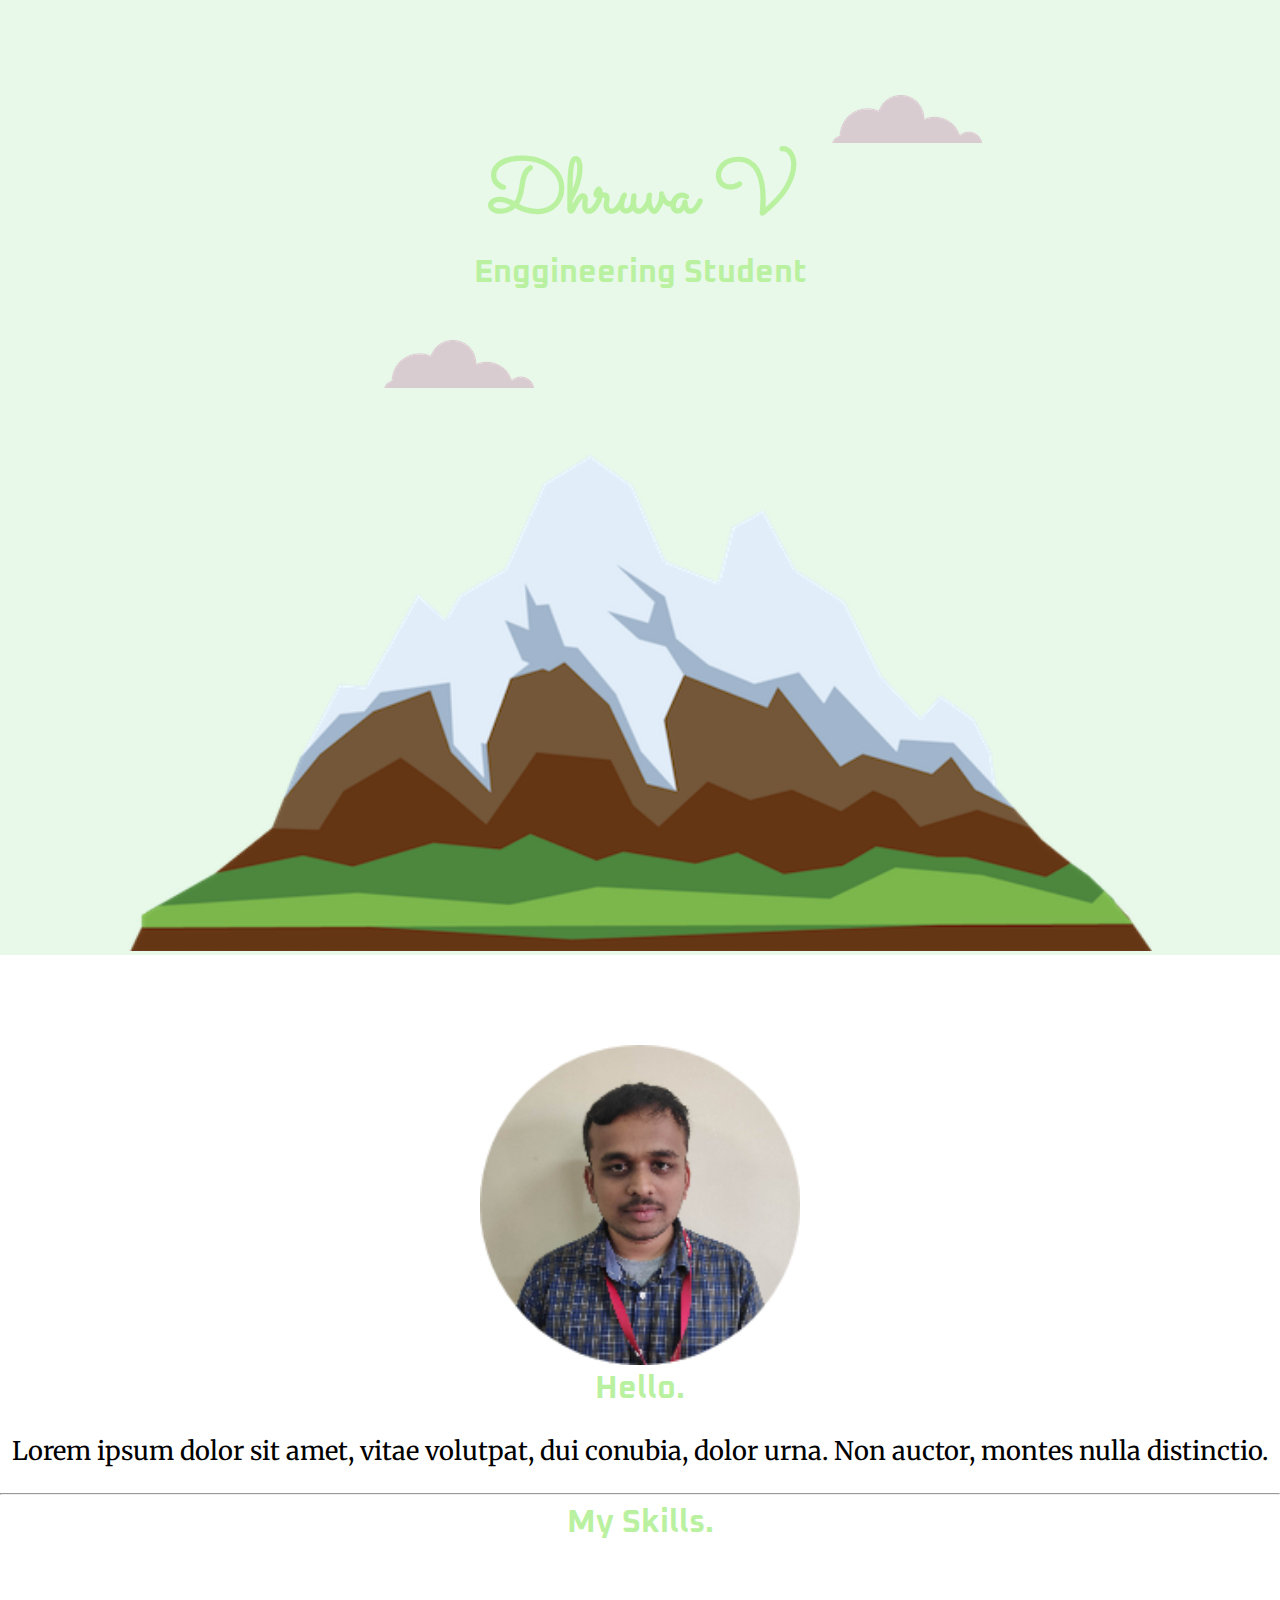
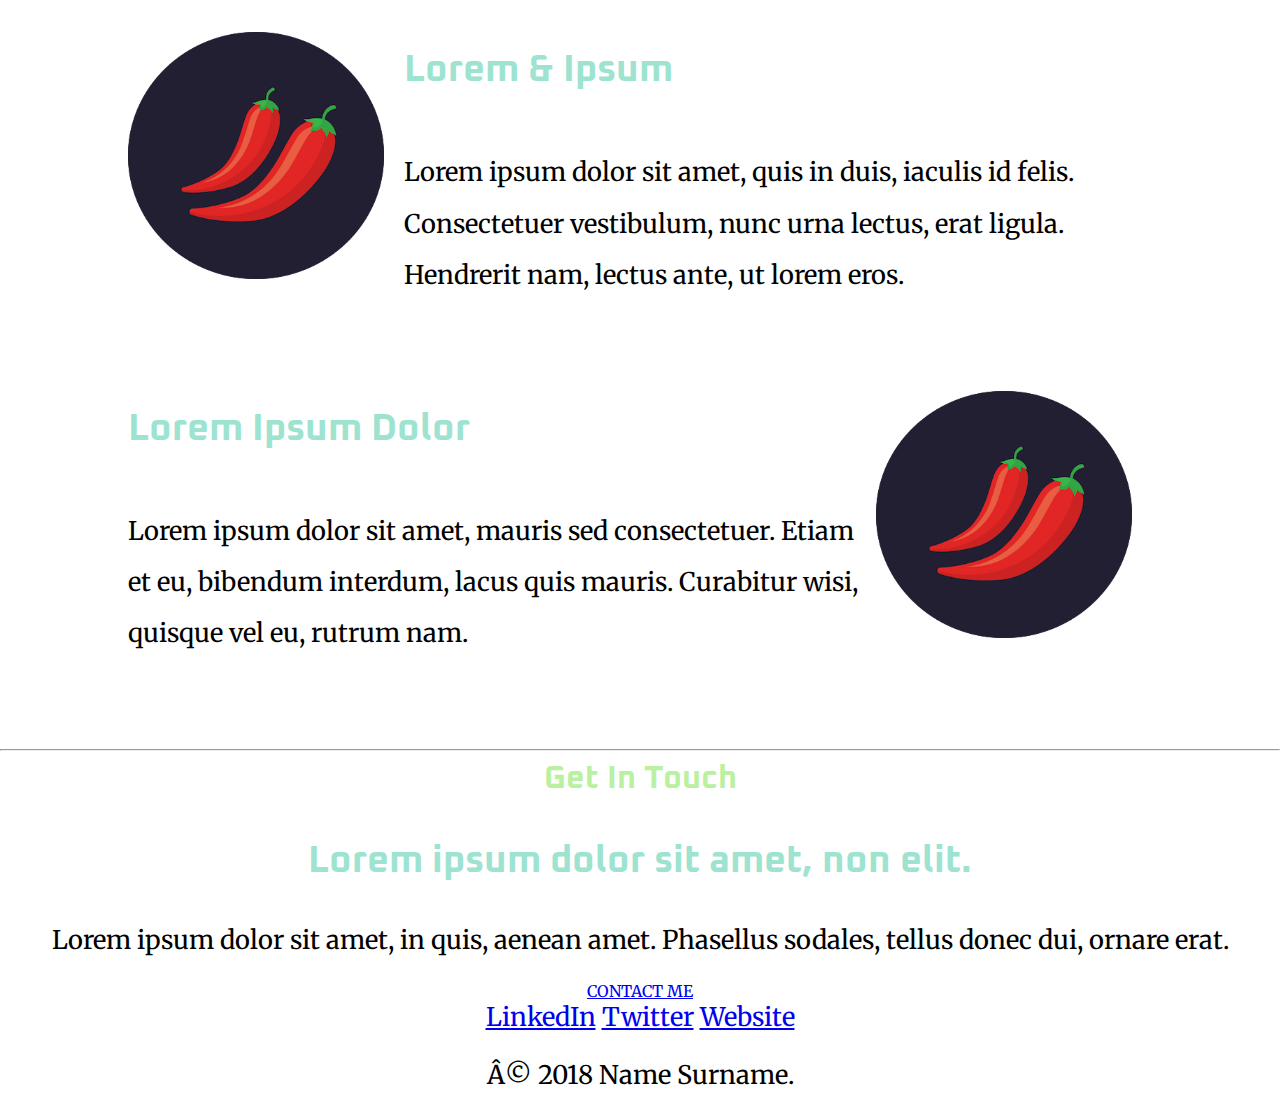
==== Web Development/Blog/index.html @ e41d72d6 "web" ====
<!DOCTYPE html>
<html lang="en">
  <head>
    <meta charset="UTF-8" />
    <meta name="viewport" content="width=device-width, initial-scale=1.0" />
    <title>Dhuva's Website</title>
    <link rel="stylesheet" href="css/style.css" />
    <link
      href="https://fonts.googleapis.com/css?family=Sacramento|Merriweather|Oxanium&display=swap"
      rel="stylesheet"
    />
  </head>
  <body class="page-bodytag">
    <div class="page-head">
      <img class="top-cloud" src="img/cloud.png" alt="Not Found" />
      <div class="page-heading">
        <h1 class="name-heading">Dhruva V</h1>
        <h2 class="some-heading">Enggineering Student</h2>
      </div>
    <br />
      <img class="bottom-cloud" src="img/cloud.png" alt="Not Found" />
      <img class="bottom-mountain" src="img/mountain.png" alt="Not Found" />
    </div>
    <div class="page-body">
      <div class="profile">
        <img
          src="img/dhruva.png"
          alt="Not Found"
          width="25%"
        />
        <h2 class="some-heading">Hello.</h2>
        <p class="des">
          Lorem ipsum dolor sit amet, vitae volutpat, dui conubia, dolor urna.
          Non auctor, montes nulla distinctio.
        </p>
      </div>
      <hr />
      <div class="skills">
        <h2 class="some-heading">My Skills.</h2>
        <div class="skill-row">
          <img class="skill-img" src="img/chillies.png" alt="Not Found" />
          <h3>Lorem & Ipsum</h3>
          <p class="des">
            Lorem ipsum dolor sit amet, quis in duis, iaculis id felis.
            Consectetuer vestibulum, nunc urna lectus, erat ligula. Hendrerit
            nam, lectus ante, ut lorem eros.
          </p>
        </div>
        <div class="skill-row">
          <img
            class="skill-img"
            style="float: right;"
            src="img/chillies.png"
            alt="Not Found"
          />
          <h3>Lorem Ipsum Dolor</h3>
          <p class="des">
            Lorem ipsum dolor sit amet, mauris sed consectetuer. Etiam et eu,
            bibendum interdum, lacus quis mauris. Curabitur wisi, quisque vel
            eu, rutrum nam.
          </p>
        </div>
      </div>
      <hr />
      <div class="contact-me">
        <h2 class="some-heading">Get In Touch</h2>
        <h3>Lorem ipsum dolor sit amet, non elit.</h3>
        <p class="des">
          Lorem ipsum dolor sit amet, in quis, aenean amet. Phasellus sodales,
          tellus donec dui, ornare erat.
        </p>
        <a class="btn" href="mailto:name@email.com">CONTACT ME</a>
      </div>
    </div>
    <div class="page-bottom des">
      <a class="footer-link" href="https://www.linkedin.com/">LinkedIn</a>
      <a class="footer-link" href="https://twitter.com/">Twitter</a>
      <a class="footer-link" href="https://www.appbrewery.co/">Website</a>
      <p>Â© 2018 Name Surname.</p>
    </div>
  </body>
</html>
---- Web Development/Blog/css/style.css ----
h3 {
  color: #9de3d0;
  font-size: 3vw;
  font-family: "Oxanium", sans-serif;
}

body {
  text-align: center;
  font-size: 16px;
  font-family: "Merriweather", serif;
  font-weight: normal;
  margin: 0;
}

.page-head {
  background: #e8f9e9;
  display: inline-block;
  position: relative;
  padding-top: 7%;
  width: 100%;
}

.top-cloud {
  position: absolute;
  left: 65%;
  bottom: 85%;
}

.page-heading {
  color: #baf1a1;
  display: inline;
}

.name-heading {
  padding-bottom: 0;
  font-size: 6vw;
  font-family: "Sacramento", sans-serif;
  margin-bottom: 0;
}

.some-heading {
  margin-top: 0;
  font-size: 2.5vw;
  font-family: "Oxanium", sans-serif;
  color: #baf1a1;
}

.bottom-cloud {
  position: absolute;
  left: 30%;
}

.bottom-mountain {
    width: 80%;
}

.page-body {
  position: relative;
  margin-top: 7%;
}

.profile {
  display: inline;
}

.skills {
    position: relative;
}

.skill-row {
  width: 80%;
  margin: 7% auto;
  text-align: left;
  line-height: 2;
}

.skill-img {
  width: 25%;
  float: left;
  margin-right: 2%;
}

.des {
  font-size: 2vw;
}
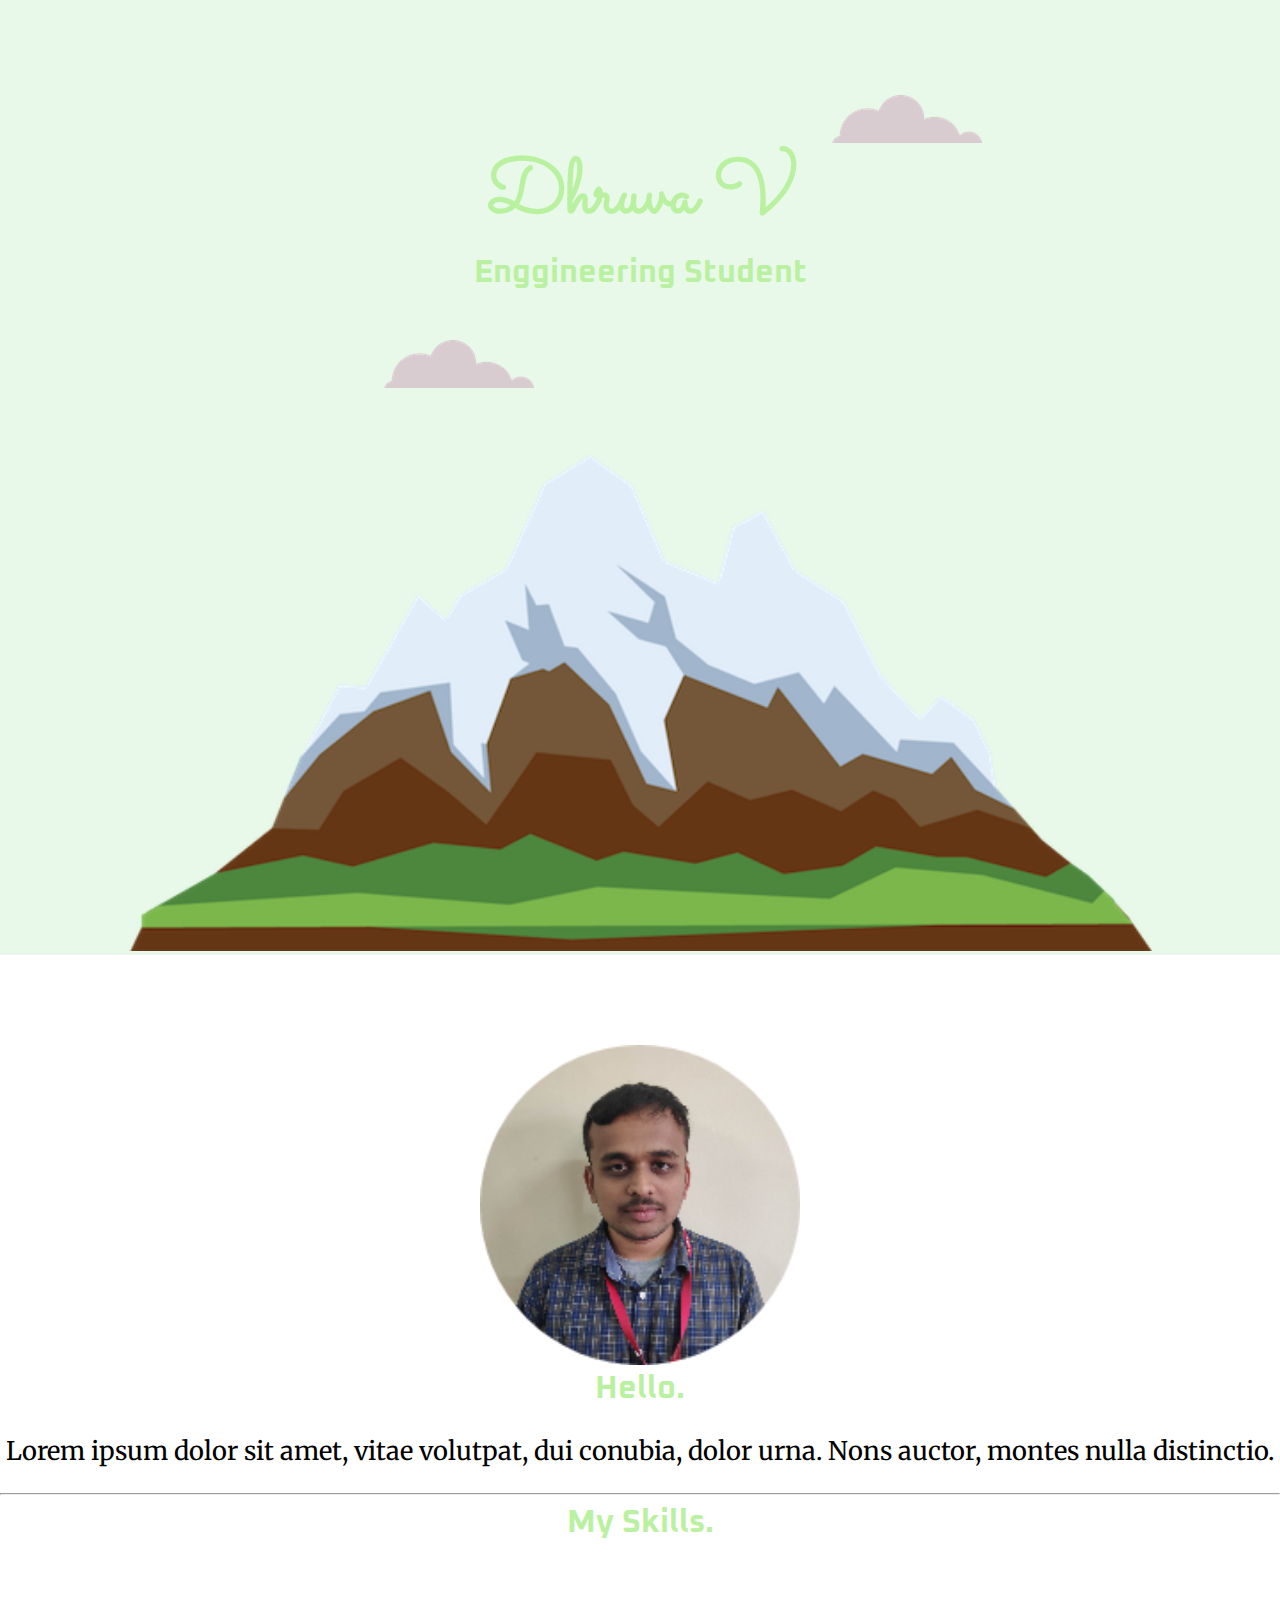
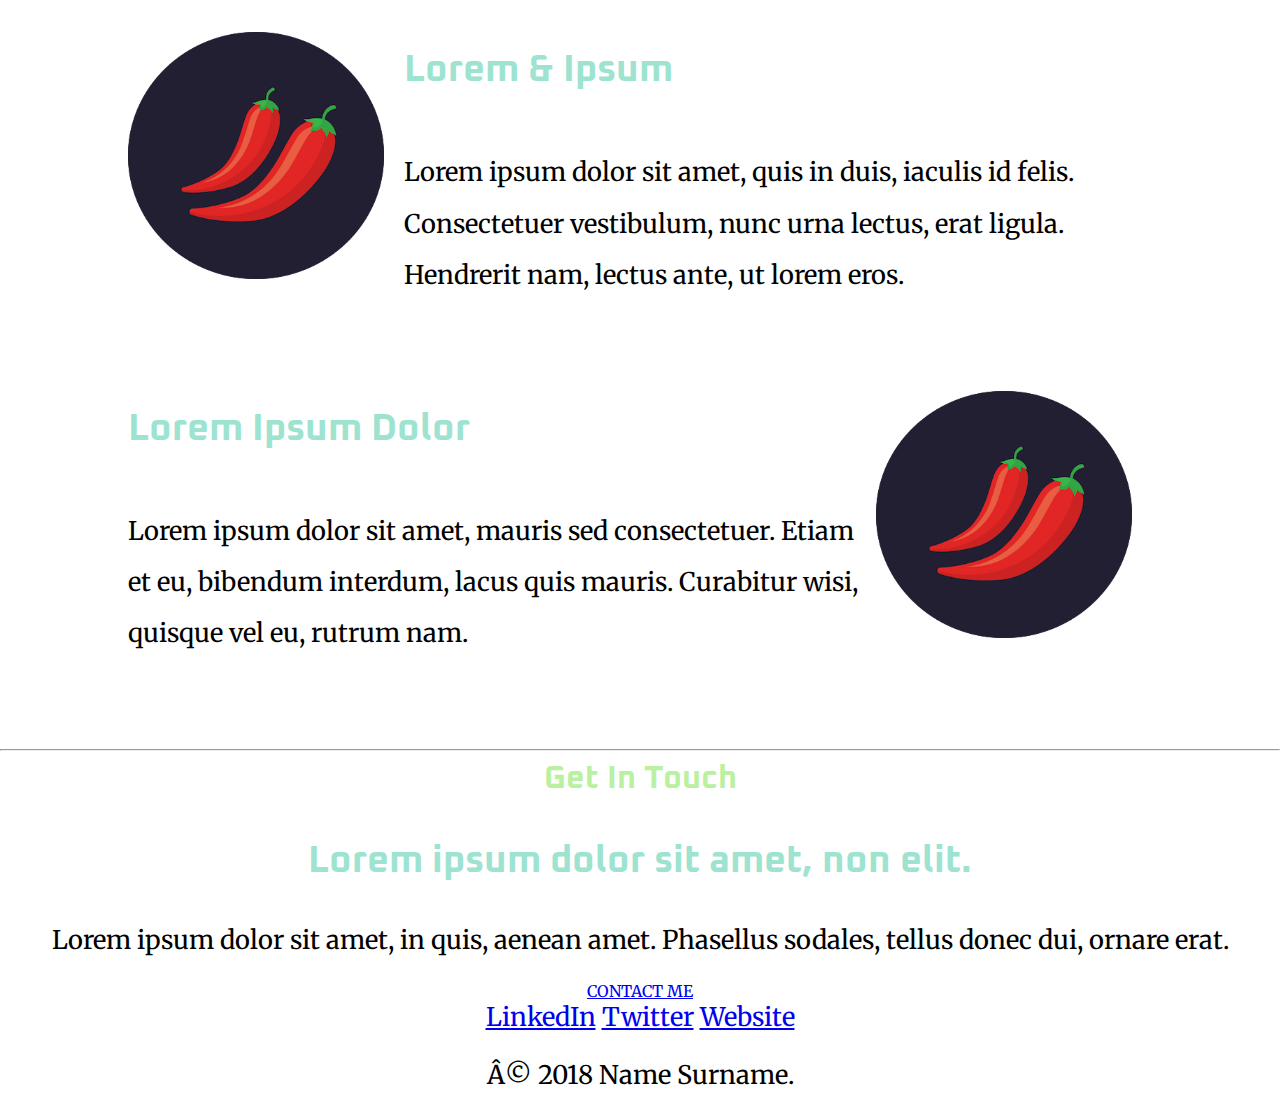
==== commit 26c8ca66: "f" ====
--- a/Web Development/Blog/index.html
+++ b/Web Development/Blog/index.html
@@ -31,7 +31,7 @@
         <h2 class="some-heading">Hello.</h2>
         <p class="des">
           Lorem ipsum dolor sit amet, vitae volutpat, dui conubia, dolor urna.
-          Non auctor, montes nulla distinctio.
+          Nons auctor, montes nulla distinctio.
         </p>
       </div>
       <hr />
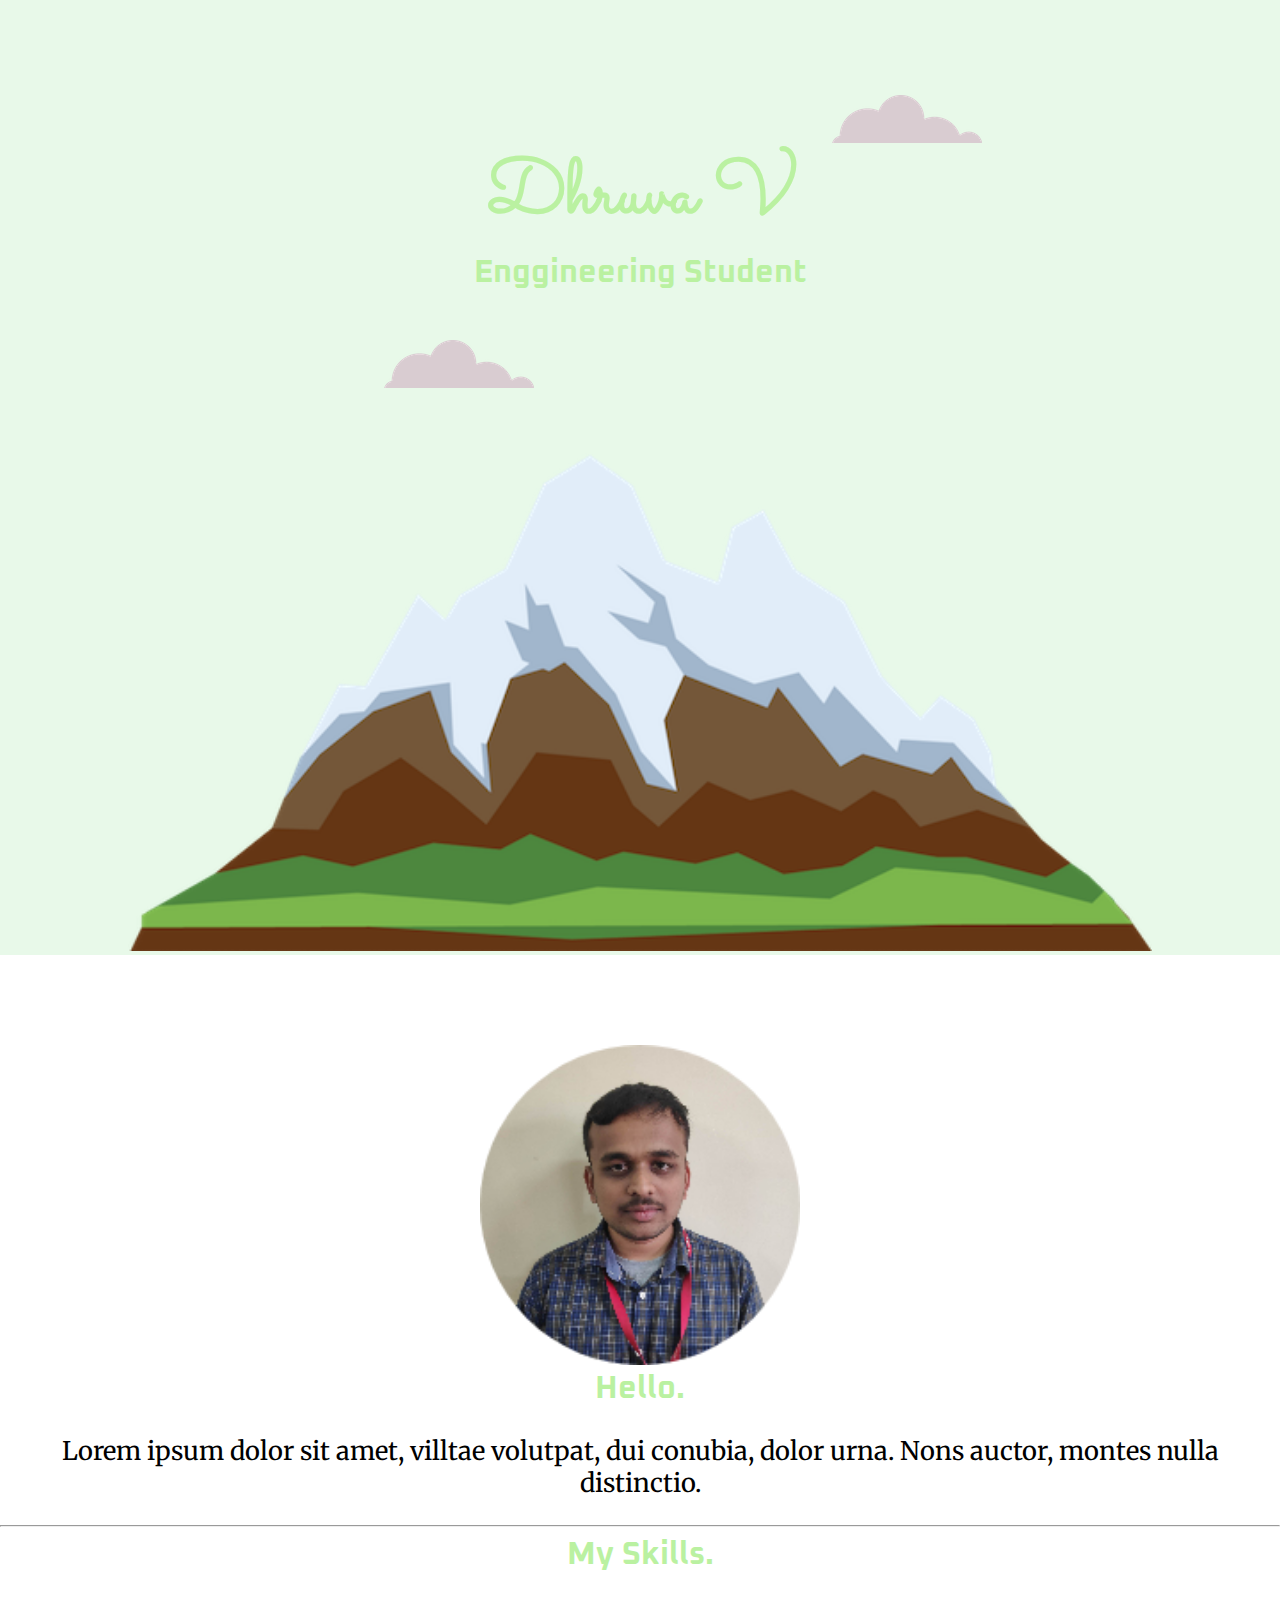
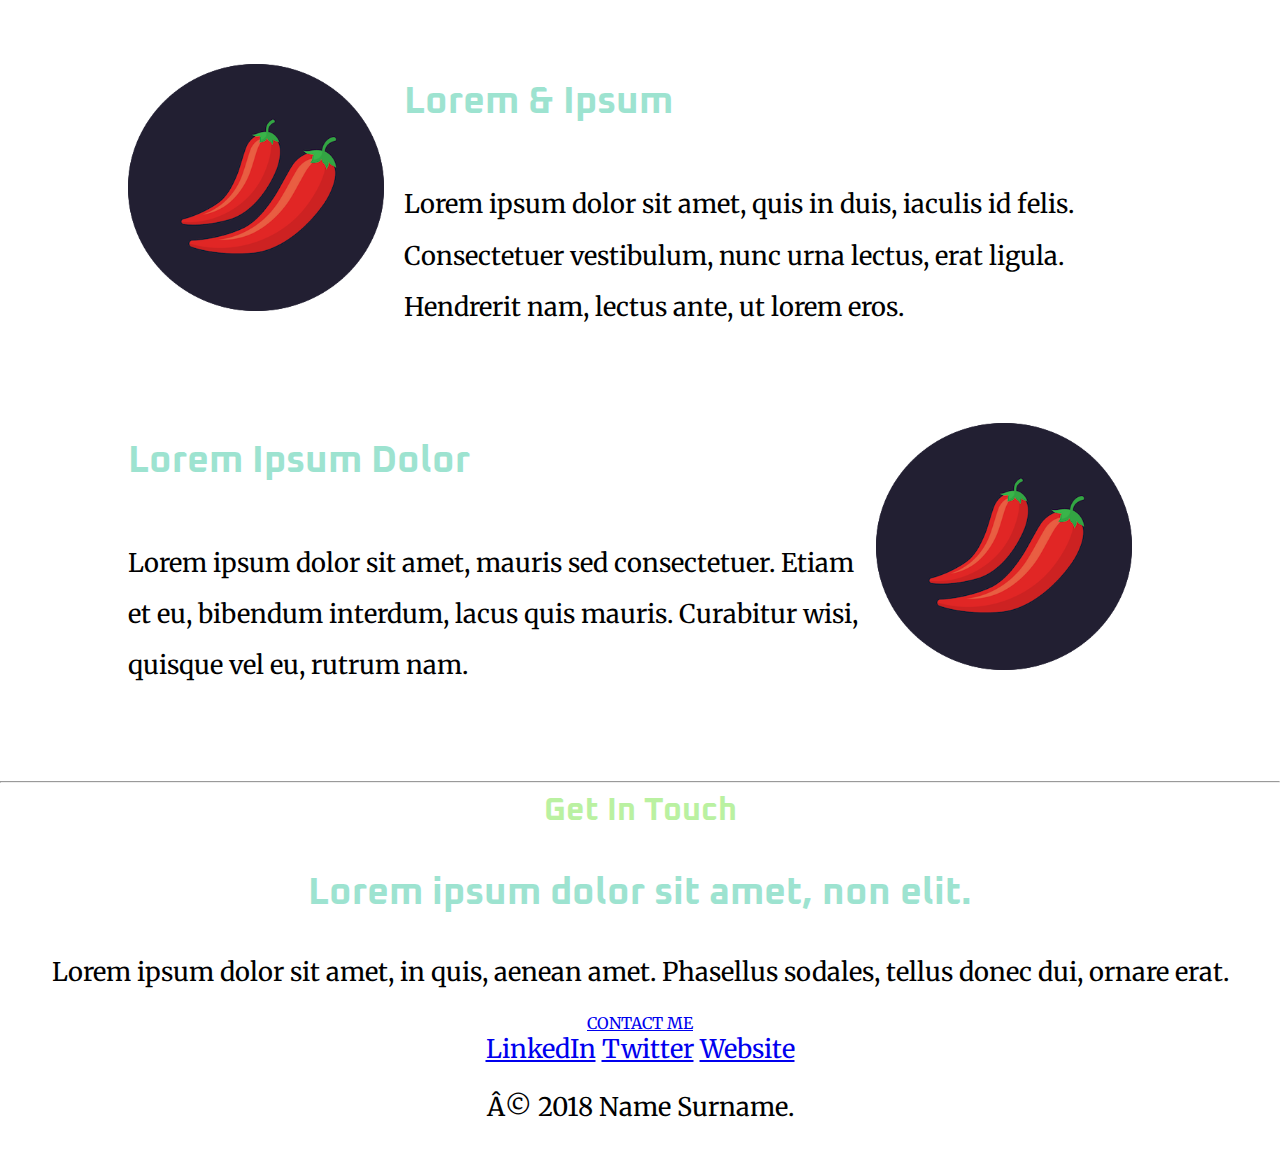
==== commit 3b3a01a1: "v" ====
--- a/Web Development/Blog/index.html
+++ b/Web Development/Blog/index.html
@@ -30,7 +30,7 @@
         />
         <h2 class="some-heading">Hello.</h2>
         <p class="des">
-          Lorem ipsum dolor sit amet, vitae volutpat, dui conubia, dolor urna.
+          Lorem ipsum dolor sit amet, villtae volutpat, dui conubia, dolor urna.
           Nons auctor, montes nulla distinctio.
         </p>
       </div>
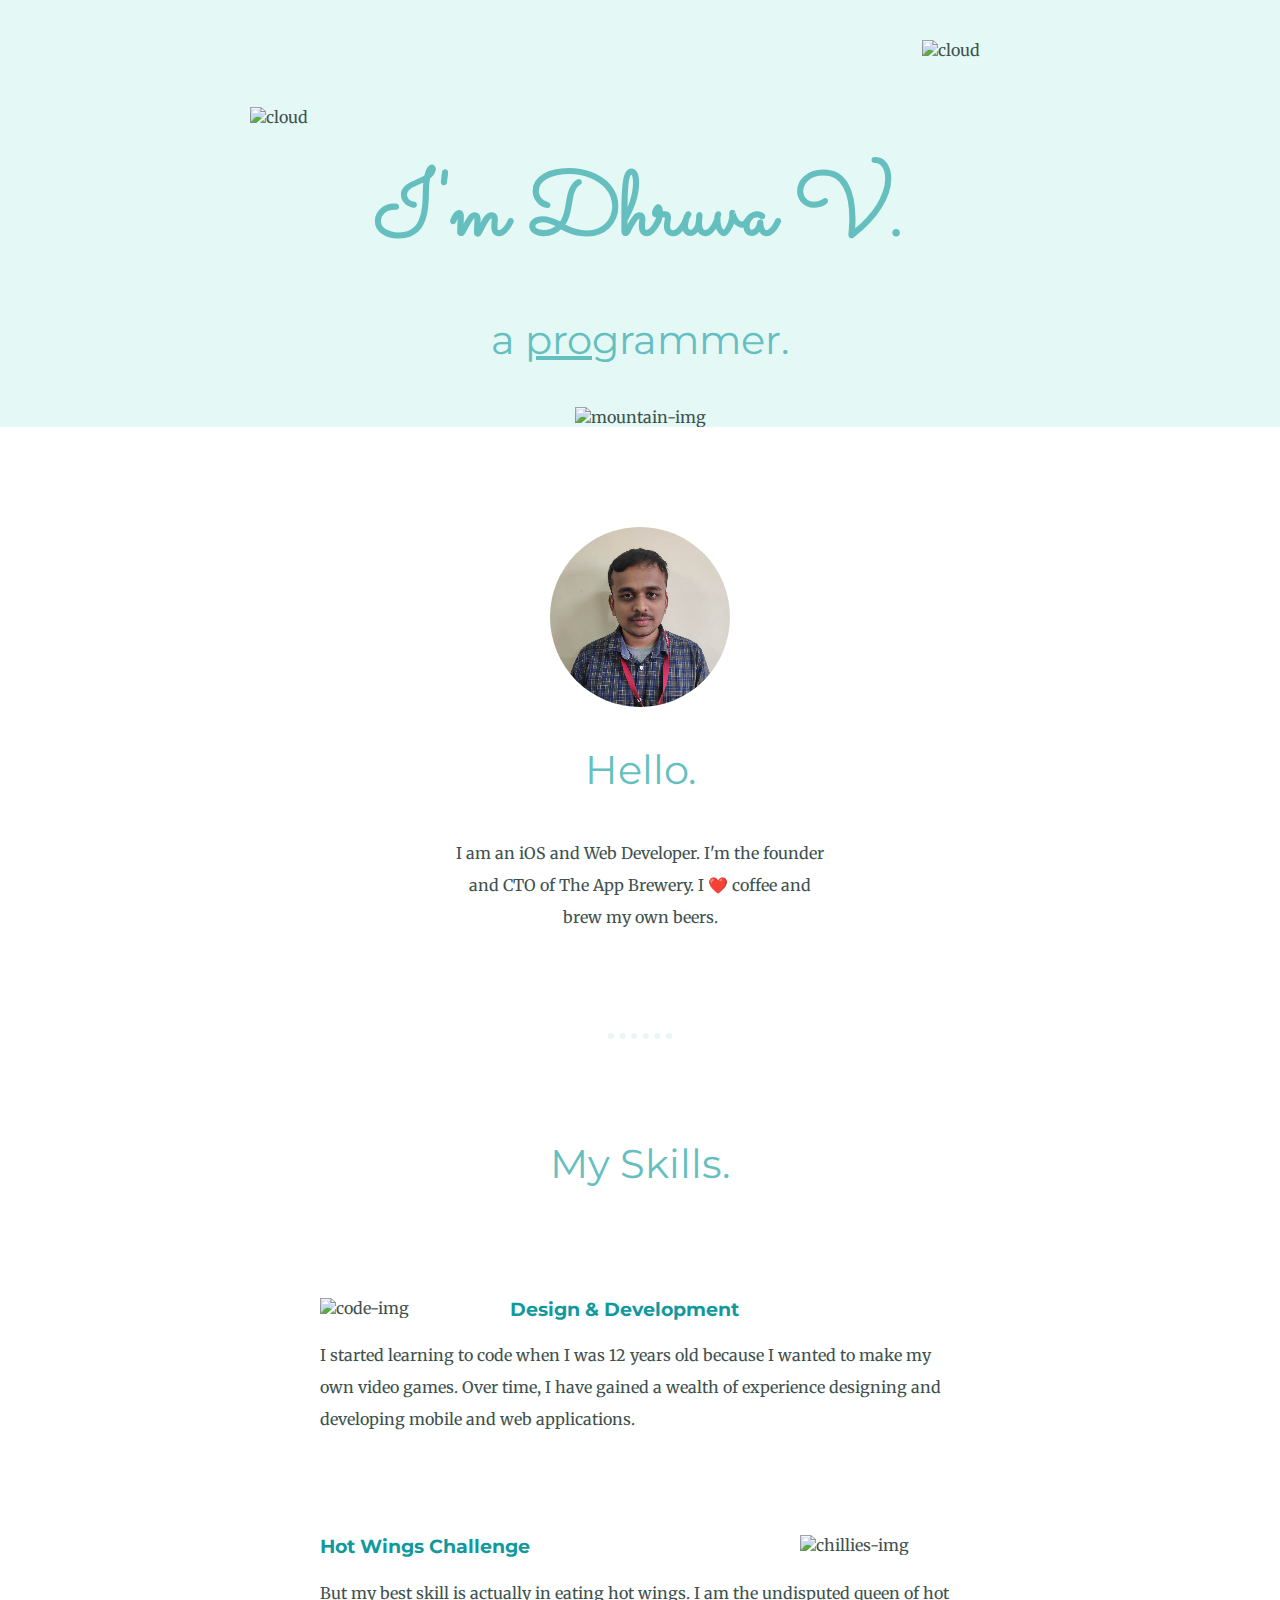
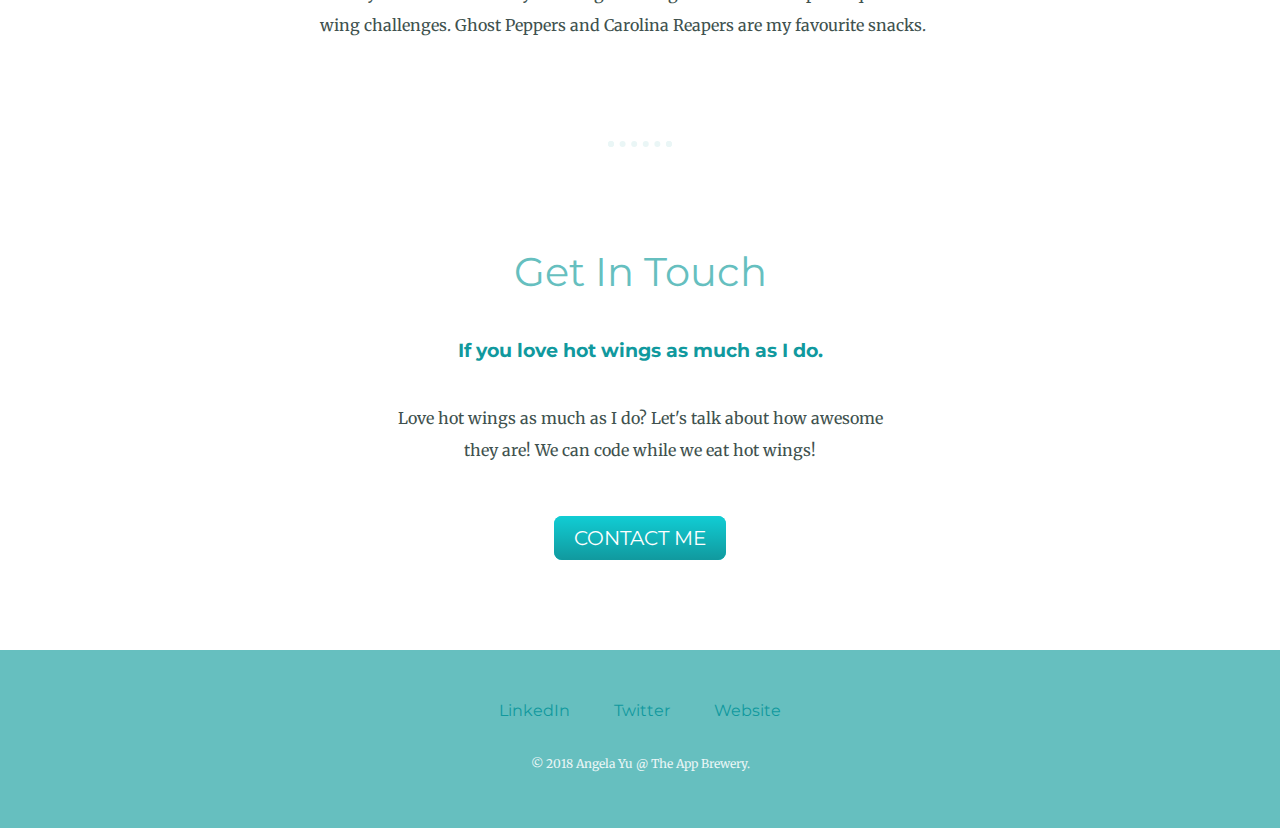
==== commit cdfb7f0e: "n" ====
--- a/Web Development/Blog/index.html
+++ b/Web Development/Blog/index.html
@@ -1,82 +1,65 @@
 <!DOCTYPE html>
-<html lang="en">
-  <head>
-    <meta charset="UTF-8" />
-    <meta name="viewport" content="width=device-width, initial-scale=1.0" />
-    <title>Dhuva's Website</title>
-    <link rel="stylesheet" href="css/style.css" />
-    <link
-      href="https://fonts.googleapis.com/css?family=Sacramento|Merriweather|Oxanium&display=swap"
-      rel="stylesheet"
-    />
-  </head>
-  <body class="page-bodytag">
-    <div class="page-head">
-      <img class="top-cloud" src="img/cloud.png" alt="Not Found" />
-      <div class="page-heading">
-        <h1 class="name-heading">Dhruva V</h1>
-        <h2 class="some-heading">Enggineering Student</h2>
+<html>
+
+<head>
+  <meta charset="utf-8">
+  <title>Angela Yu</title>
+  <link rel="stylesheet" href="css/style.css">
+  <link href="https://fonts.googleapis.com/css?family=Merriweather|Montserrat|Sacramento" rel="stylesheet">
+  <link rel="icon" href="favicon.ico">
+</head>
+
+<body>
+  <div class="top-container">
+    <img class="top-cloud" src="images/cloud.png" alt="cloud">
+    <div class="title-text">
+      <h1>I'm Dhruva V.</h1>
+      <h2>a <span class="pro">pro</span>grammer.</h2>
+    </div>
+    <img class="bottom-cloud" src="images/cloud.png" alt="cloud">
+    <img class="mountain" src="images/mountain.png" alt="mountain-img">
+  </div>
+
+  <div class="middle-container">
+    <div class="profile">
+      <img src="img/dhruva.png" alt="Dhruva-profile-img">
+      <h2>Hello.</h2>
+      <p class="intro">I am an iOS and Web Developer. I'm the founder and CTO of The App Brewery. I ❤️ coffee and brew my own beers.</p>
+    </div>
+    <hr>
+    <div class="skills">
+      <h2>My Skills.</h2>
+      <div class="skill-row">
+        <img class="code-img" src="https://media.giphy.com/media/3p50WGyUqeU5W/giphy.gif" alt="code-img">
+
+        <h3>Design & Development</h3>
+        <p>I started learning to code when I was 12 years old because I wanted to make my own video games. Over time, I have gained a wealth of experience designing and developing mobile and web applications.</p>
+
       </div>
-    <br />
-      <img class="bottom-cloud" src="img/cloud.png" alt="Not Found" />
-      <img class="bottom-mountain" src="img/mountain.png" alt="Not Found" />
-    </div>
-    <div class="page-body">
-      <div class="profile">
-        <img
-          src="img/dhruva.png"
-          alt="Not Found"
-          width="25%"
-        />
-        <h2 class="some-heading">Hello.</h2>
-        <p class="des">
-          Lorem ipsum dolor sit amet, villtae volutpat, dui conubia, dolor urna.
-          Nons auctor, montes nulla distinctio.
-        </p>
-      </div>
-      <hr />
-      <div class="skills">
-        <h2 class="some-heading">My Skills.</h2>
-        <div class="skill-row">
-          <img class="skill-img" src="img/chillies.png" alt="Not Found" />
-          <h3>Lorem & Ipsum</h3>
-          <p class="des">
-            Lorem ipsum dolor sit amet, quis in duis, iaculis id felis.
-            Consectetuer vestibulum, nunc urna lectus, erat ligula. Hendrerit
-            nam, lectus ante, ut lorem eros.
-          </p>
-        </div>
-        <div class="skill-row">
-          <img
-            class="skill-img"
-            style="float: right;"
-            src="img/chillies.png"
-            alt="Not Found"
-          />
-          <h3>Lorem Ipsum Dolor</h3>
-          <p class="des">
-            Lorem ipsum dolor sit amet, mauris sed consectetuer. Etiam et eu,
-            bibendum interdum, lacus quis mauris. Curabitur wisi, quisque vel
-            eu, rutrum nam.
-          </p>
-        </div>
-      </div>
-      <hr />
-      <div class="contact-me">
-        <h2 class="some-heading">Get In Touch</h2>
-        <h3>Lorem ipsum dolor sit amet, non elit.</h3>
-        <p class="des">
-          Lorem ipsum dolor sit amet, in quis, aenean amet. Phasellus sodales,
-          tellus donec dui, ornare erat.
-        </p>
-        <a class="btn" href="mailto:name@email.com">CONTACT ME</a>
+      <div class="skill-row">
+        <img class="chilli-img" src="images/chillies.png" alt="chillies-img">
+
+        <h3>Hot Wings Challenge</h3>
+        <p>But my best skill is actually in eating hot wings. I am the undisputed queen of hot wing challenges. Ghost Peppers and Carolina Reapers are my favourite snacks.</p>
+
       </div>
     </div>
-    <div class="page-bottom des">
-      <a class="footer-link" href="https://www.linkedin.com/">LinkedIn</a>
-      <a class="footer-link" href="https://twitter.com/">Twitter</a>
-      <a class="footer-link" href="https://www.appbrewery.co/">Website</a>
-      <p>Â© 2018 Name Surname.</p>
+    <hr>
+    <div class="contact-me">
+      <h2>Get In Touch</h2>
+      <h3>If you love hot wings as much as I do.</h3>
+      <p class="contact-message">Love hot wings as much as I do? Let's talk about how awesome they are! We can code while we eat hot wings!</p>
+      <a class="btn" href="mailto:ilove@hotwings.com">CONTACT ME</a>
     </div>
-  </body>
+  </div>
+
+
+  <div class="bottom-container">
+    <a class="footer-link" href="https://www.linkedin.com/in/angela-yu-963a584b/">LinkedIn</a>
+    <a class="footer-link" href="https://twitter.com/yu_angela">Twitter</a>
+    <a class="footer-link" href="https://www.appbrewery.co/">Website</a>
+    <p class="copyright">© 2018 Angela Yu @ The App Brewery.</p>
+  </div>
+</body>
+
 </html>
--- a/Web Development/Blog/css/style.css
+++ b/Web Development/Blog/css/style.css
@@ -1,85 +1,140 @@
-h3 {
-  color: #9de3d0;
-  font-size: 3vw;
-  font-family: "Oxanium", sans-serif;
+body {
+  color: #40514E;
+  margin: 0;
+  text-align: center;
+  font-family: 'Merriweather', serif;
 }
 
-body {
-  text-align: center;
-  font-size: 16px;
-  font-family: "Merriweather", serif;
-  font-weight: normal;
-  margin: 0;
+h1 {
+  color: #66BFBF;
+  font-size: 5.625rem;
+  margin: 50px auto 0 auto;
+  font-family: 'Sacramento', cursive;
 }
 
-.page-head {
-  background: #e8f9e9;
-  display: inline-block;
+h2 {
+  color: #66BFBF;
+  font-family: 'Montserrat', sans-serif;
+  font-size: 2.5rem;
+  font-weight: normal;
+  padding-bottom: 10px;
+}
+
+h3 {
+  color: #11999E;
+  font-family: 'Montserrat', sans-serif;
+}
+
+p {
+  line-height: 2;
+}
+
+hr {
+  border: dotted #EAF6F6 6px;
+  border-bottom: none;
+  width: 4%;
+  margin: 100px auto;
+}
+
+a{
+  color: #11999E;
+  font-family: 'Montserrat', sans-serif;
+  margin: 10px 20px;
+  text-decoration: none;
+}
+
+a:hover {
+  color: #EAF6F6;
+}
+
+.top-container {
+  background-color: #E4F9F5;
   position: relative;
-  padding-top: 7%;
-  width: 100%;
+  padding-top: 100px;
+}
+
+.middle-container {
+  margin: 100px 0;
+}
+
+.bottom-container {
+  background-color: #66BFBF;
+  padding: 50px 0 20px;
+}
+
+.skill-row {
+  width: 50%;
+  margin: 100px auto 100px auto;
+  text-align: left;
+}
+
+.pro {
+  text-decoration: underline;
+}
+
+.intro {
+  width: 30%;
+  margin: auto;
+}
+
+.contact-message {
+  width: 40%;
+  margin: 40px auto 60px;
+}
+
+.copyright {
+  color: #EAF6F6;
+  font-size: 0.75rem;
+  padding: 20px 0;
 }
 
 .top-cloud {
   position: absolute;
-  left: 65%;
-  bottom: 85%;
-}
-
-.page-heading {
-  color: #baf1a1;
-  display: inline;
-}
-
-.name-heading {
-  padding-bottom: 0;
-  font-size: 6vw;
-  font-family: "Sacramento", sans-serif;
-  margin-bottom: 0;
-}
-
-.some-heading {
-  margin-top: 0;
-  font-size: 2.5vw;
-  font-family: "Oxanium", sans-serif;
-  color: #baf1a1;
+  right: 300px;
+  top: 40px;
 }
 
 .bottom-cloud {
   position: absolute;
-  left: 30%;
+  left: 250px;
+  bottom: 300px;
 }
 
-.bottom-mountain {
-    width: 80%;
+.code-img {
+  width: 25%;
+  float: left;
+  margin-right: 30px;
 }
 
-.page-body {
-  position: relative;
-  margin-top: 7%;
+.chilli-img {
+  width: 25%;
+  float: right;
+  margin-left: 30px;
 }
 
-.profile {
-  display: inline;
+.btn {
+  background: #11cdd4;
+  background-image: -webkit-linear-gradient(top, #11cdd4, #11999e);
+  background-image: -moz-linear-gradient(top, #11cdd4, #11999e);
+  background-image: -ms-linear-gradient(top, #11cdd4, #11999e);
+  background-image: -o-linear-gradient(top, #11cdd4, #11999e);
+  background-image: linear-gradient(to bottom, #11cdd4, #11999e);
+  -webkit-border-radius: 8;
+  -moz-border-radius: 8;
+  border-radius: 8px;
+  font-family: 'Montserrat', sans-serif;
+  color: #ffffff;
+  font-size: 20px;
+  padding: 10px 20px 10px 20px;
+  text-decoration: none;
 }
 
-.skills {
-    position: relative;
+.btn:hover {
+  background: #30e3cb;
+  background-image: -webkit-linear-gradient(top, #30e3cb, #2bc4ad);
+  background-image: -moz-linear-gradient(top, #30e3cb, #2bc4ad);
+  background-image: -ms-linear-gradient(top, #30e3cb, #2bc4ad);
+  background-image: -o-linear-gradient(top, #30e3cb, #2bc4ad);
+  background-image: linear-gradient(to bottom, #30e3cb, #2bc4ad);
+  text-decoration: none;
 }
-
-.skill-row {
-  width: 80%;
-  margin: 7% auto;
-  text-align: left;
-  line-height: 2;
-}
-
-.skill-img {
-  width: 25%;
-  float: left;
-  margin-right: 2%;
-}
-
-.des {
-  font-size: 2vw;
-}
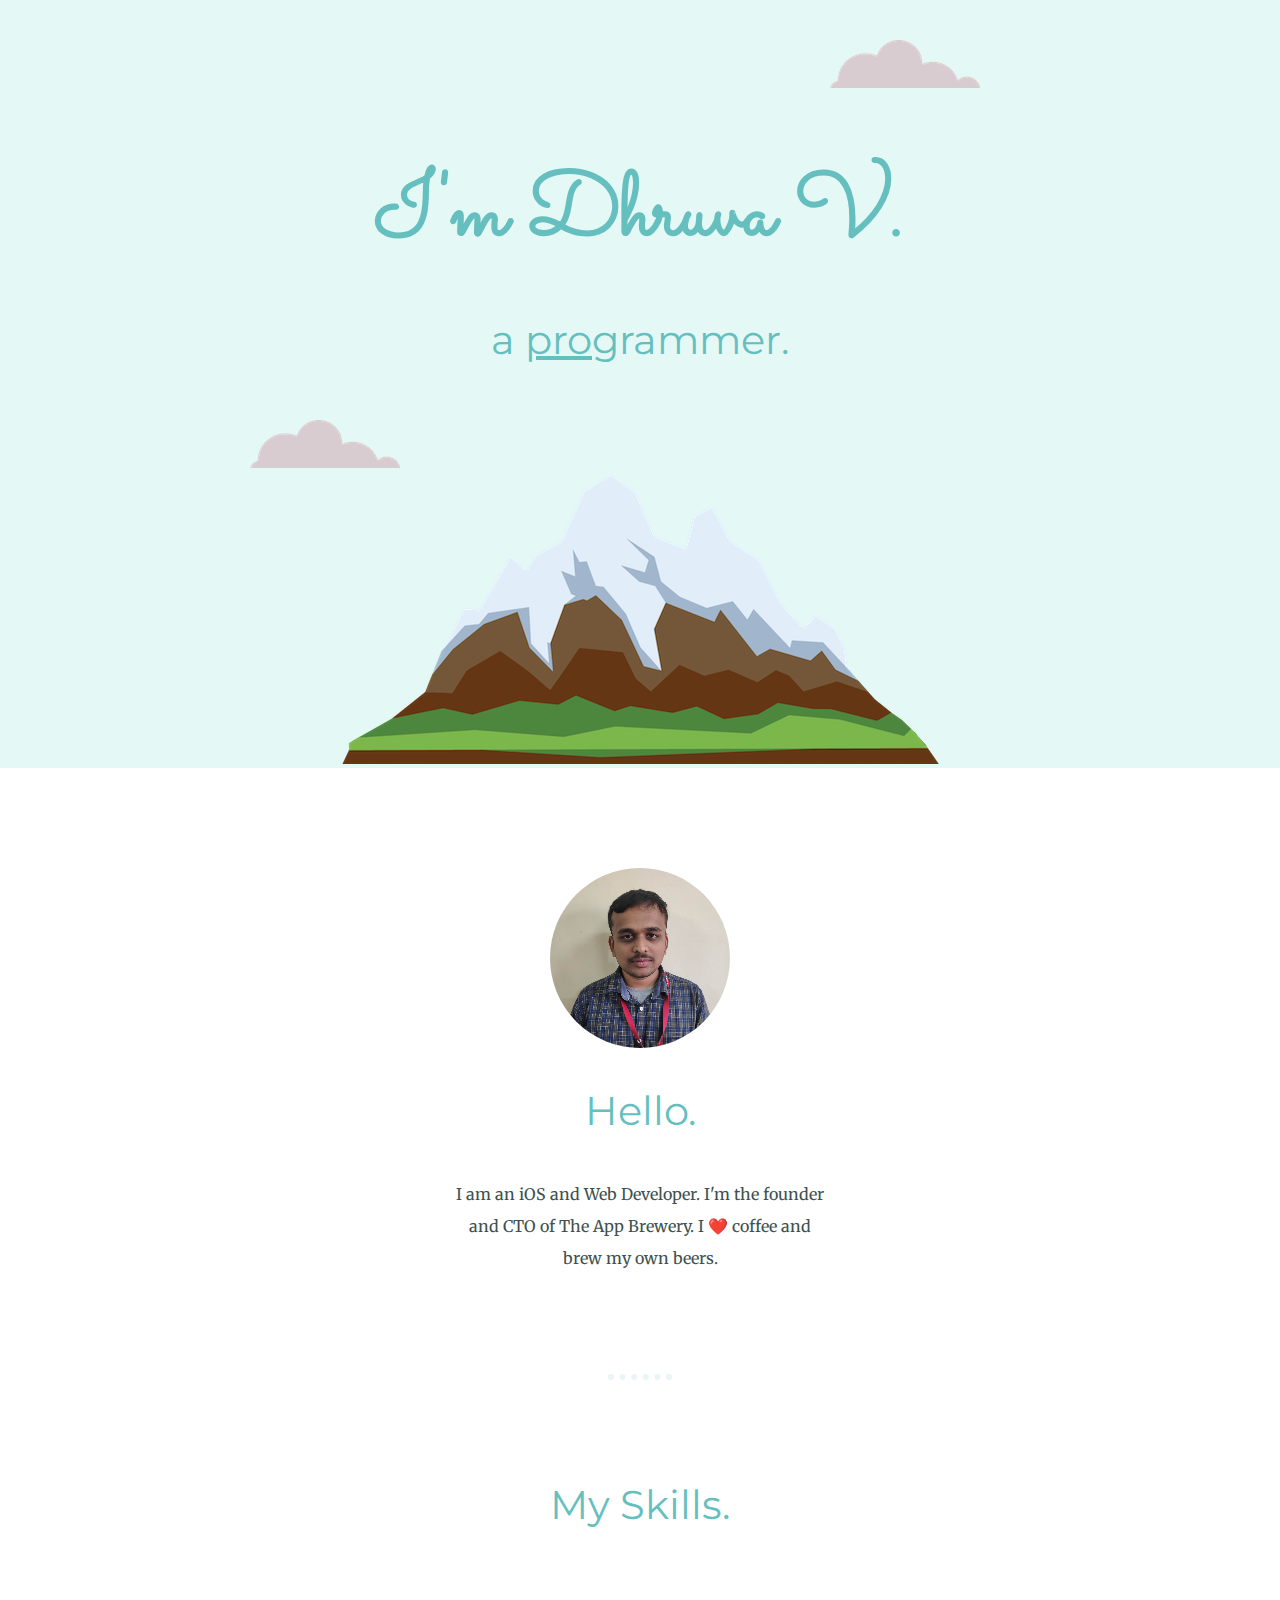
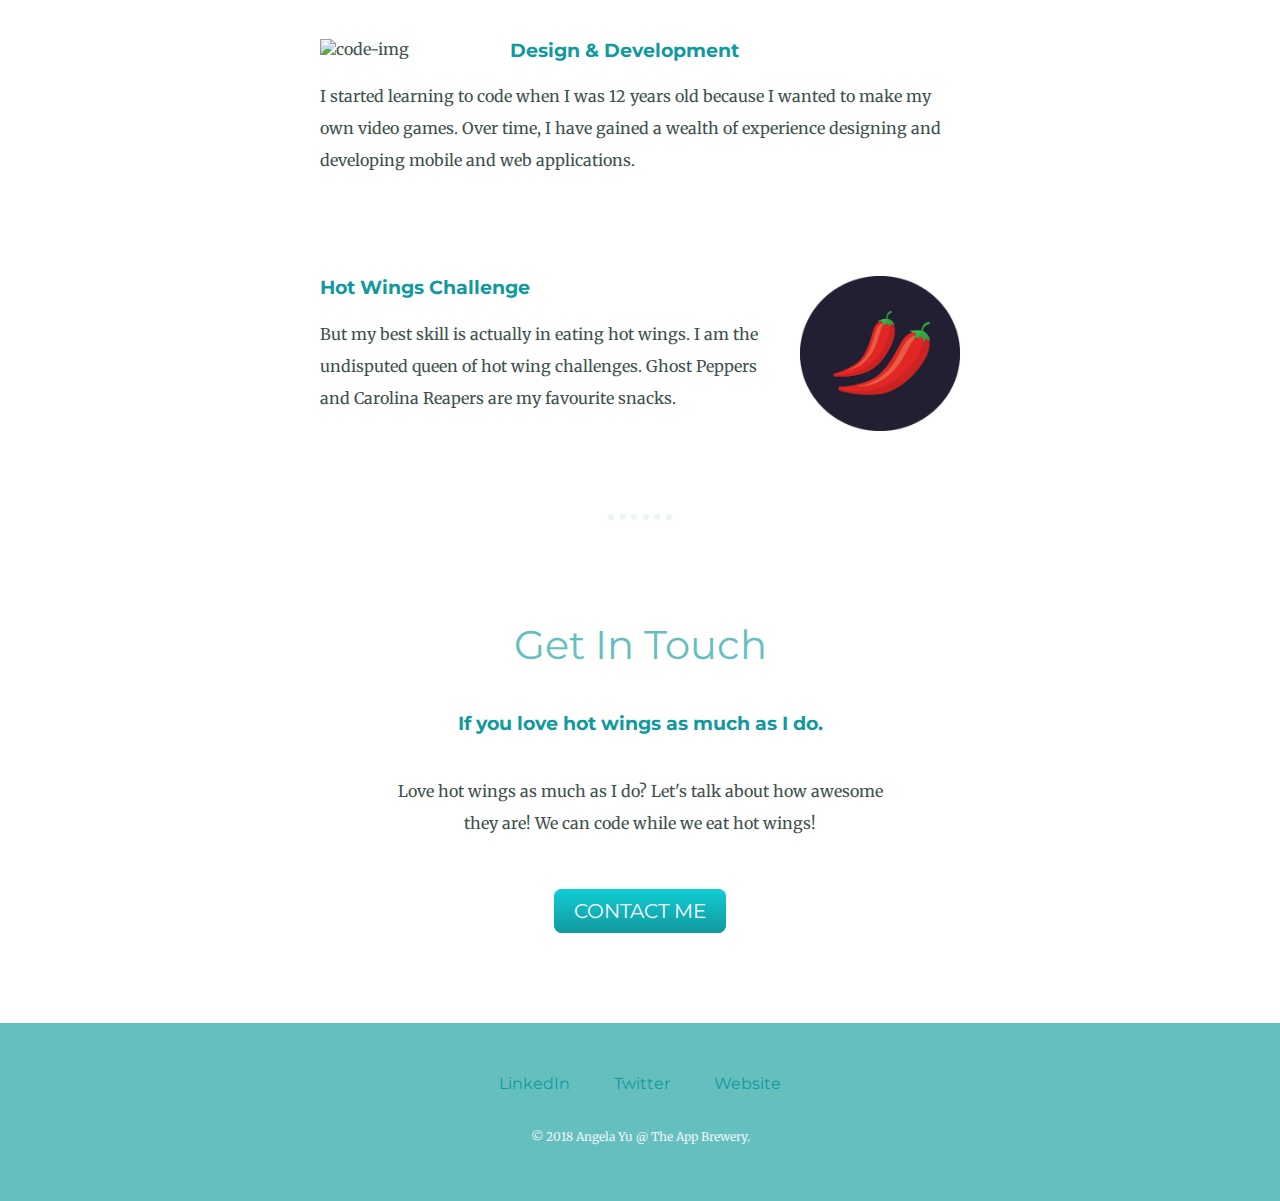
==== commit c4e92ef8: "zzz" ====
--- a/Web Development/Blog/index.html
+++ b/Web Development/Blog/index.html
@@ -1,65 +1,86 @@
 <!DOCTYPE html>
 <html>
+  <head>
+    <meta charset="utf-8" />
+    <meta name="viewport" content="width=device-width, initial-scale=1.0" />
+    <title>Dhruva V</title>
+    <link rel="stylesheet" href="css/style.css" />
+    <link
+      href="https://fonts.googleapis.com/css?family=Merriweather|Montserrat|Sacramento"
+      rel="stylesheet"
+    />
+    <link rel="icon" href="favicon.ico" />
+  </head>
 
-<head>
-  <meta charset="utf-8">
-  <title>Angela Yu</title>
-  <link rel="stylesheet" href="css/style.css">
-  <link href="https://fonts.googleapis.com/css?family=Merriweather|Montserrat|Sacramento" rel="stylesheet">
-  <link rel="icon" href="favicon.ico">
-</head>
+  <body>
+    <div class="top-container">
+      <img class="top-cloud" src="img/cloud.png" alt="cloud" />
+      <div class="title-text">
+        <h1>I'm Dhruva V.</h1>
+        <h2>a <span class="pro">pro</span>grammer.</h2>
+      </div>
+      <img class="bottom-cloud" src="img/cloud.png" alt="cloud" />
+      <img class="mountain" src="img/mountain.png" alt="mountain-img" />
+    </div>
 
-<body>
-  <div class="top-container">
-    <img class="top-cloud" src="images/cloud.png" alt="cloud">
-    <div class="title-text">
-      <h1>I'm Dhruva V.</h1>
-      <h2>a <span class="pro">pro</span>grammer.</h2>
-    </div>
-    <img class="bottom-cloud" src="images/cloud.png" alt="cloud">
-    <img class="mountain" src="images/mountain.png" alt="mountain-img">
-  </div>
+    <div class="middle-container">
+      <div class="profile">
+        <img src="img/dhruva.png" alt="Dhruva-profile-img" />
+        <h2>Hello.</h2>
+        <p class="intro">
+          I am an iOS and Web Developer. I'm the founder and CTO of The App
+          Brewery. I ❤️ coffee and brew my own beers.
+        </p>
+      </div>
+      <hr />
+      <div class="skills">
+        <h2>My Skills.</h2>
+        <div class="skill-row">
+          <img
+            class="code-img"
+            src="https://media.giphy.com/media/3p50WGyUqeU5W/giphy.gif"
+            alt="code-img"
+          />
 
-  <div class="middle-container">
-    <div class="profile">
-      <img src="img/dhruva.png" alt="Dhruva-profile-img">
-      <h2>Hello.</h2>
-      <p class="intro">I am an iOS and Web Developer. I'm the founder and CTO of The App Brewery. I ❤️ coffee and brew my own beers.</p>
-    </div>
-    <hr>
-    <div class="skills">
-      <h2>My Skills.</h2>
-      <div class="skill-row">
-        <img class="code-img" src="https://media.giphy.com/media/3p50WGyUqeU5W/giphy.gif" alt="code-img">
+          <h3>Design & Development</h3>
+          <p>
+            I started learning to code when I was 12 years old because I wanted
+            to make my own video games. Over time, I have gained a wealth of
+            experience designing and developing mobile and web applications.
+          </p>
+        </div>
+        <div class="skill-row">
+          <img class="chilli-img" src="img/chillies.png" alt="chillies-img" />
 
-        <h3>Design & Development</h3>
-        <p>I started learning to code when I was 12 years old because I wanted to make my own video games. Over time, I have gained a wealth of experience designing and developing mobile and web applications.</p>
-
+          <h3>Hot Wings Challenge</h3>
+          <p>
+            But my best skill is actually in eating hot wings. I am the
+            undisputed queen of hot wing challenges. Ghost Peppers and Carolina
+            Reapers are my favourite snacks.
+          </p>
+        </div>
       </div>
-      <div class="skill-row">
-        <img class="chilli-img" src="images/chillies.png" alt="chillies-img">
-
-        <h3>Hot Wings Challenge</h3>
-        <p>But my best skill is actually in eating hot wings. I am the undisputed queen of hot wing challenges. Ghost Peppers and Carolina Reapers are my favourite snacks.</p>
-
+      <hr />
+      <div class="contact-me">
+        <h2>Get In Touch</h2>
+        <h3>If you love hot wings as much as I do.</h3>
+        <p class="contact-message">
+          Love hot wings as much as I do? Let's talk about how awesome they are!
+          We can code while we eat hot wings!
+        </p>
+        <a class="btn" href="mailto:ilove@hotwings.com">CONTACT ME</a>
       </div>
     </div>
-    <hr>
-    <div class="contact-me">
-      <h2>Get In Touch</h2>
-      <h3>If you love hot wings as much as I do.</h3>
-      <p class="contact-message">Love hot wings as much as I do? Let's talk about how awesome they are! We can code while we eat hot wings!</p>
-      <a class="btn" href="mailto:ilove@hotwings.com">CONTACT ME</a>
+
+    <div class="bottom-container">
+      <a
+        class="footer-link"
+        href="https://www.linkedin.com/in/angela-yu-963a584b/"
+        >LinkedIn
+      </a>
+      <a class="footer-link" href="https://twitter.com/yu_angela">Twitter</a>
+      <a class="footer-link" href="https://www.appbrewery.co/">Website</a>
+      <p class="copyright">© 2018 Angela Yu @ The App Brewery.</p>
     </div>
-  </div>
-
-
-  <div class="bottom-container">
-    <a class="footer-link" href="https://www.linkedin.com/in/angela-yu-963a584b/">LinkedIn</a>
-    <a class="footer-link" href="https://twitter.com/yu_angela">Twitter</a>
-    <a class="footer-link" href="https://www.appbrewery.co/">Website</a>
-    <p class="copyright">© 2018 Angela Yu @ The App Brewery.</p>
-  </div>
-</body>
-
+  </body>
 </html>
